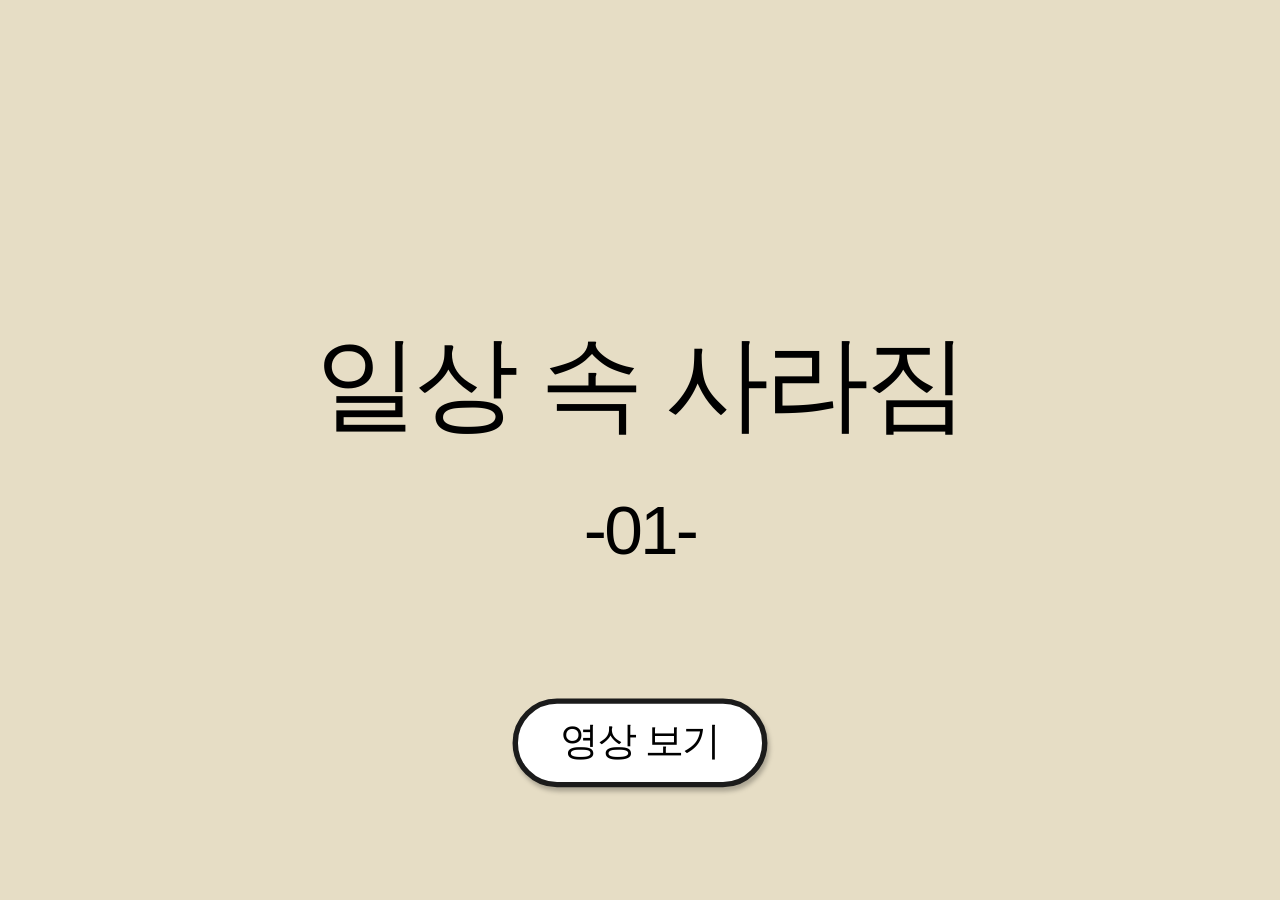
==== index.html @ 76e655df "소리소문 생존 아이패드 PWA 초기 구성 - IDLE / TITLE / VIDEO 3단 플로우 (A·B·C 3종) - Figma 1180x820 프레임 좌표 그대로 구현 - 서비스" ====
<!DOCTYPE html>
<html lang="ko">
<head>
<meta charset="utf-8">
<title>소리소문 생존</title>
<meta name="viewport" content="width=device-width, initial-scale=1, maximum-scale=1, minimum-scale=1, user-scalable=no, viewport-fit=cover">
<meta name="theme-color" content="#E6DDC5">
<meta name="mobile-web-app-capable" content="yes">
<meta name="apple-mobile-web-app-capable" content="yes">
<meta name="apple-mobile-web-app-status-bar-style" content="black-translucent">
<meta name="apple-mobile-web-app-title" content="소리소문 생존">
<link rel="manifest" href="manifest.webmanifest">
<link rel="apple-touch-icon" href="assets/icons/icon-192.png">
<link rel="stylesheet" href="app.css">
</head>
<body>

<!-- ───────── IDLE : 기본 모드(화면보호기) ───────── -->
<section id="screen-idle" class="screen screen--idle is-active">
  <div class="frame">
    <h1 id="idle-heading" class="idle__heading">일상 속 사라짐</h1>
    <p  id="idle-number"  class="idle__number">-01-</p>
    <button id="btn-play" class="pill" type="button">
      <span id="btn-play-label">영상 보기</span>
    </button>
  </div>
</section>

<!-- ───────── TITLE : 소제목 페이드 인 ───────── -->
<section id="screen-title" class="screen screen--title">
  <div class="frame">
    <h2 id="title-text" class="title__text"></h2>
  </div>
</section>

<!-- ───────── VIDEO : 영상 + 사운드 ───────── -->
<section id="screen-video" class="screen screen--video">
  <video id="video" class="video"
         playsinline webkit-playsinline
         preload="auto" disablepictureinpicture
         controlslist="nodownload noplaybackrate noremoteplayback"></video>

  <!-- 영상 종료 후 오버레이 -->
  <div id="end-overlay" class="end">
    <button id="btn-restart" class="pill pill--dark" type="button">
      <span id="btn-restart-label">처음으로</span>
    </button>
  </div>

  <!-- 영상 파일이 아직 없을 때만 표시 -->
  <div id="video-missing" class="missing" hidden>
    <p class="missing__title">영상 파일이 없습니다</p>
    <p class="missing__path"></p>
    <p class="missing__hint">assets/video/ 폴더에 A.mp4 / B.mp4 / C.mp4 를 넣어 주세요.</p>
  </div>
</section>

<!-- 관리자용: 왼쪽 위 모서리를 5번 빠르게 탭하면 열립니다. -->
<button id="admin-hotspot" class="hotspot" type="button" aria-label="관리자"></button>
<div id="admin-panel" class="admin" hidden>
  <p class="admin__title">이 아이패드의 종류</p>
  <div class="admin__row">
    <button class="admin__btn" data-type="A">A · 01</button>
    <button class="admin__btn" data-type="B">B · 02</button>
    <button class="admin__btn" data-type="C">C · 03</button>
  </div>
  <p id="admin-info" class="admin__info"></p>
  <button id="admin-close" class="admin__close" type="button">닫기</button>
</div>

<script src="config.js"></script>
<script src="app.js"></script>
</body>
</html>
---- app.css ----
/* =============================================================
   소리소문 생존 - 스타일
   디자인 기준 프레임: 1180 x 820 (아이패드 가로)
   좌표는 Figma 프레임 실측값 그대로 쓰고,
   화면 크기에 맞춰 .frame 전체를 --s 배율로 확대/축소합니다.
   ============================================================= */

/* ---------- 폰트 : 가비아 고스란체 ----------
   assets/fonts/ 에 폰트 파일을 넣으면 적용됩니다.
   파일이 없으면 fallback(애플 산돌고딕)으로 자동 대체됩니다. */
@font-face {
  font-family: 'Gabia Gosran';
  src: url('assets/fonts/GabiaGosran.woff2') format('woff2'),
       url('assets/fonts/GabiaGosran.woff')  format('woff'),
       url('assets/fonts/GabiaGosran.ttf')   format('truetype');
  font-weight: 400;
  font-style: normal;
  font-display: swap;
}

:root {
  --c-idle-bg:  #E6DDC5;   /* IDLE 배경 (베이지) */
  --c-ink:      #000000;   /* IDLE 글자 */
  --c-title-bg: #000000;   /* TITLE 배경 */
  --c-video-bg: #231F20;   /* VIDEO 배경 */
  --c-stroke:   #1B1B1B;   /* 버튼 테두리 */

  --font: 'Gabia Gosran', 'Apple SD Gothic Neo', 'Pretendard',
          -apple-system, BlinkMacSystemFont, sans-serif;

  --s: 1;                  /* 화면 맞춤 배율 (app.js가 계산) */
  --title-fade: 1200ms;    /* 타이틀 페이드 인 시간 (config.js가 덮어씀) */
}

/* ---------- 리셋 & 전시용 조작 잠금 ---------- */
* { margin: 0; padding: 0; box-sizing: border-box; }

html, body {
  width: 100%;
  height: 100%;
  overflow: hidden;
  background: #000;
  font-family: var(--font);
  font-weight: 400;
  -webkit-user-select: none;
  user-select: none;
  -webkit-touch-callout: none;
  -webkit-tap-highlight-color: transparent;
  touch-action: manipulation;
  overscroll-behavior: none;
}
body { position: fixed; inset: 0; }

/* ---------- 화면 전환 ---------- */
.screen {
  position: fixed;
  inset: 0;
  display: flex;
  align-items: center;
  justify-content: center;
  opacity: 0;
  visibility: hidden;
  transition: opacity 600ms ease, visibility 0s linear 600ms;
}
.screen.is-active {
  opacity: 1;
  visibility: visible;
  transition: opacity 600ms ease, visibility 0s;
}

.screen--idle  { background: var(--c-idle-bg);  z-index: 1; }
.screen--title { background: var(--c-title-bg); z-index: 2; }
.screen--video { background: var(--c-video-bg); z-index: 3; }

/* ---------- 1180 x 820 좌표 무대 ---------- */
.frame {
  position: relative;
  flex: none;
  width: 1180px;
  height: 820px;
  transform: scale(var(--s));
  transform-origin: center center;
}

/* =============================================================
   IDLE
   ============================================================= */

/* 큰 제목 "일상 속 사라짐" : 96px / 세로 중심 y = 347.5 */
.idle__heading {
  position: absolute;
  left: 0;
  right: 0;
  top: 347.5px;
  transform: translateY(-50%);
  font-size: 96px;
  line-height: 1.2;
  letter-spacing: -0.04em;
  color: var(--c-ink);
  text-align: center;
  font-weight: 400;
}

/* 회차 "-01-" : 64px / 세로 중심 y = 483.5 */
.idle__number {
  position: absolute;
  left: 0;
  right: 0;
  top: 483.5px;
  transform: translateY(-50%);
  font-size: 64px;
  line-height: 1.2;
  letter-spacing: -0.04em;
  color: var(--c-ink);
  text-align: center;
}

/* '영상 보기' 버튼 : 235 x 82 / 중심 (590, 680) */
.pill {
  display: flex;
  align-items: center;
  justify-content: center;
  width: 235px;
  height: 82px;
  border: 5px solid var(--c-stroke);
  border-radius: 41px;
  background: #FFFFFF;
  color: #000000;
  font-family: var(--font);
  font-size: 36px;
  letter-spacing: -0.04em;
  line-height: 1;
  padding-bottom: 4px;               /* 한글 시각 중심 보정 */
  cursor: pointer;
  appearance: none;
  -webkit-appearance: none;
}
.screen--idle .pill {
  position: absolute;
  left: 50%;
  top: 680px;
  transform: translate(-50%, -50%);
  filter: drop-shadow(2px 4px 2px rgba(0, 0, 0, 0.25));
  transition: transform 120ms ease;
}
.screen--idle .pill:active { transform: translate(-50%, -50%) scale(0.95); }

/* =============================================================
   TITLE
   ============================================================= */
.title__text {
  position: absolute;
  left: 0;
  right: 0;
  top: 410px;                        /* 프레임 세로 중앙 */
  transform: translateY(-50%);
  font-size: 64px;
  line-height: 1.4;
  color: #FFFFFF;
  text-align: center;
  font-weight: 400;
  opacity: 0;
}
.title__text.is-in {
  opacity: 1;
  transition: opacity var(--title-fade) ease-in;
}

/* =============================================================
   VIDEO
   ============================================================= */
.video {
  position: absolute;
  inset: 0;
  width: 100%;
  height: 100%;
  object-fit: cover;                 /* 화면을 꽉 채움(가장자리 살짝 잘림) */
  background: var(--c-video-bg);
}

.end {
  position: absolute;
  inset: 0;
  display: flex;
  align-items: center;
  justify-content: center;
  background: rgba(0, 0, 0, 0.55);
  opacity: 0;
  visibility: hidden;
  transition: opacity 400ms ease, visibility 0s linear 400ms;
}
.end.is-active {
  opacity: 1;
  visibility: visible;
  transition: opacity 400ms ease, visibility 0s;
}
.end .pill {
  transform: scale(var(--s));
  transition: transform 120ms ease;
}
.end .pill:active { transform: scale(calc(var(--s) * 0.95)); }

.pill--dark {
  background: #FFFFFF;
  border-color: #FFFFFF;
}

/* 영상 없음 안내 */
.missing {
  position: absolute;
  inset: 0;
  display: flex;
  flex-direction: column;
  align-items: center;
  justify-content: center;
  gap: 14px;
  color: rgba(255, 255, 255, 0.85);
  text-align: center;
  padding: 40px;
}
.missing[hidden] { display: none; }
.missing__title { font-size: 34px; }
.missing__path  { font-size: 22px; opacity: 0.55; }
.missing__hint  { font-size: 20px; opacity: 0.45; }

/* =============================================================
   관리자 패널 (왼쪽 위 모서리 5회 탭)
   ============================================================= */
.hotspot {
  position: fixed;
  left: 0;
  top: 0;
  width: 90px;
  height: 90px;
  background: transparent;
  border: 0;
  z-index: 90;
}

.admin {
  position: fixed;
  inset: 0;
  z-index: 100;
  display: flex;
  flex-direction: column;
  align-items: center;
  justify-content: center;
  gap: 22px;
  background: rgba(0, 0, 0, 0.9);
  color: #fff;
}
.admin[hidden] { display: none; }
.admin__title { font-size: 30px; }
.admin__row { display: flex; gap: 16px; }
.admin__btn {
  font-family: var(--font);
  font-size: 26px;
  padding: 18px 30px;
  border-radius: 14px;
  border: 2px solid rgba(255, 255, 255, 0.5);
  background: transparent;
  color: #fff;
}
.admin__btn.is-on { background: #fff; color: #000; border-color: #fff; }
.admin__info { font-size: 18px; opacity: 0.6; text-align: center; line-height: 1.7; }
.admin__close {
  font-family: var(--font);
  font-size: 22px;
  padding: 14px 34px;
  border-radius: 12px;
  border: 0;
  background: #fff;
  color: #000;
}
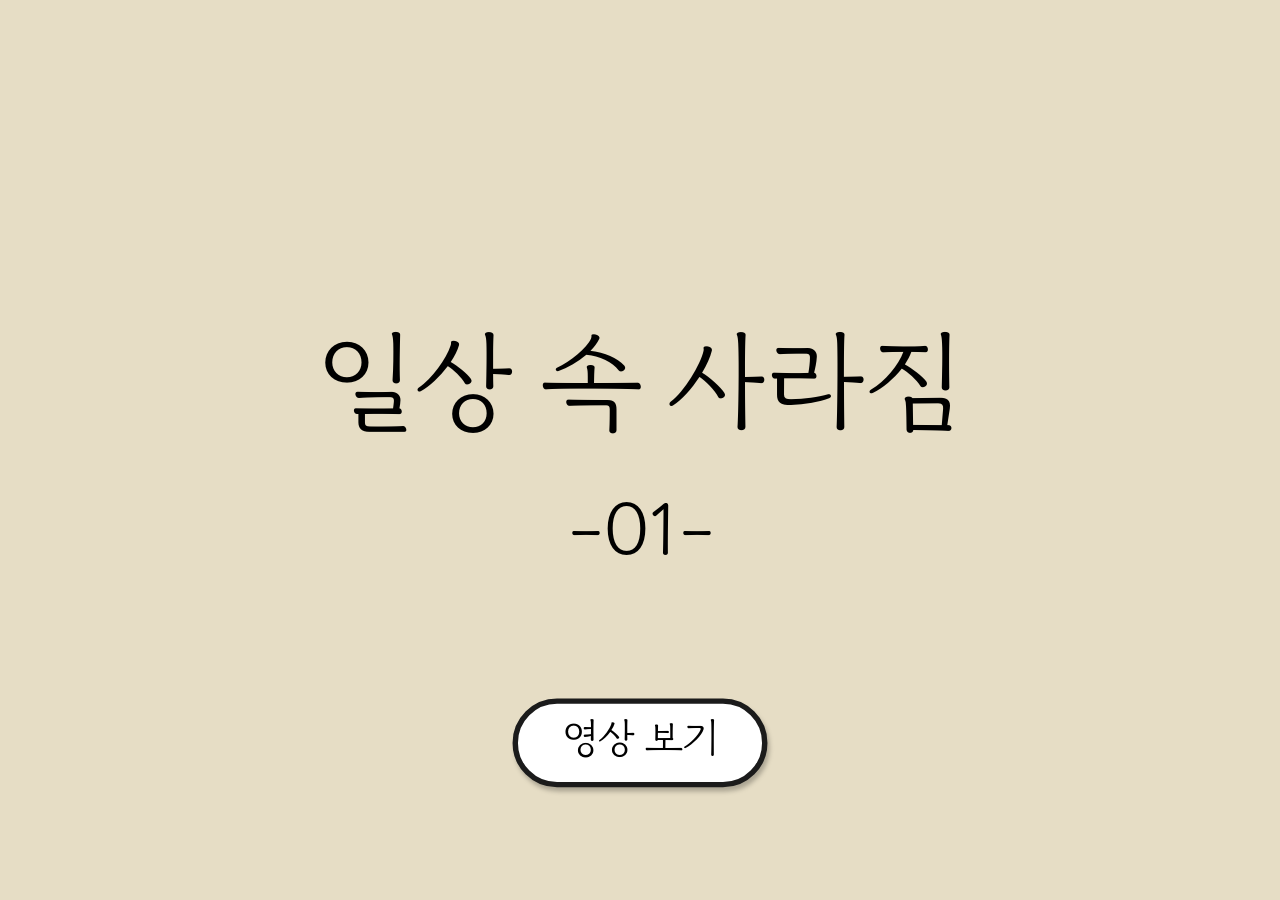
==== commit 4a1bb75a: "가비아 고스란체 woff2 적용 및 Figma 프레임 대조 미세 보정 - assets/fonts/GabiaGosran.woff2 (원본 otf 변환, 한글 전 음절 포함) - fo" ====
--- a/index.html
+++ b/index.html
@@ -11,6 +11,7 @@
 <meta name="apple-mobile-web-app-title" content="소리소문 생존">
 <link rel="manifest" href="manifest.webmanifest">
 <link rel="apple-touch-icon" href="assets/icons/icon-192.png">
+<link rel="preload" href="assets/fonts/GabiaGosran.woff2" as="font" type="font/woff2" crossorigin>
 <link rel="stylesheet" href="app.css">
 </head>
 <body>
--- a/app.css
+++ b/app.css
@@ -15,7 +15,7 @@
        url('assets/fonts/GabiaGosran.ttf')   format('truetype');
   font-weight: 400;
   font-style: normal;
-  font-display: swap;
+  font-display: block;   /* 폰트가 준비된 뒤 글자를 그림 - 전시 중 글꼴이 바뀌어 보이는 현상 방지 */
 }
 
 :root {
@@ -86,12 +86,12 @@
    IDLE
    ============================================================= */
 
-/* 큰 제목 "일상 속 사라짐" : 96px / 세로 중심 y = 347.5 */
+/* 큰 제목 "일상 속 사라짐" : 96px / 세로 중심 y = 352.5 (Figma 프레임 실측 대조 보정) */
 .idle__heading {
   position: absolute;
   left: 0;
   right: 0;
-  top: 347.5px;
+  top: 352.5px;
   transform: translateY(-50%);
   font-size: 96px;
   line-height: 1.2;
@@ -101,12 +101,12 @@
   font-weight: 400;
 }
 
-/* 회차 "-01-" : 64px / 세로 중심 y = 483.5 */
+/* 회차 "-01-" : 64px / 세로 중심 y = 486 (Figma 프레임 실측 대조 보정) */
 .idle__number {
   position: absolute;
   left: 0;
   right: 0;
-  top: 483.5px;
+  top: 486px;
   transform: translateY(-50%);
   font-size: 64px;
   line-height: 1.2;
@@ -155,7 +155,7 @@
   top: 410px;                        /* 프레임 세로 중앙 */
   transform: translateY(-50%);
   font-size: 64px;
-  line-height: 1.4;
+  line-height: 1.2;   /* Figma 프레임 실측 대조 */
   color: #FFFFFF;
   text-align: center;
   font-weight: 400;
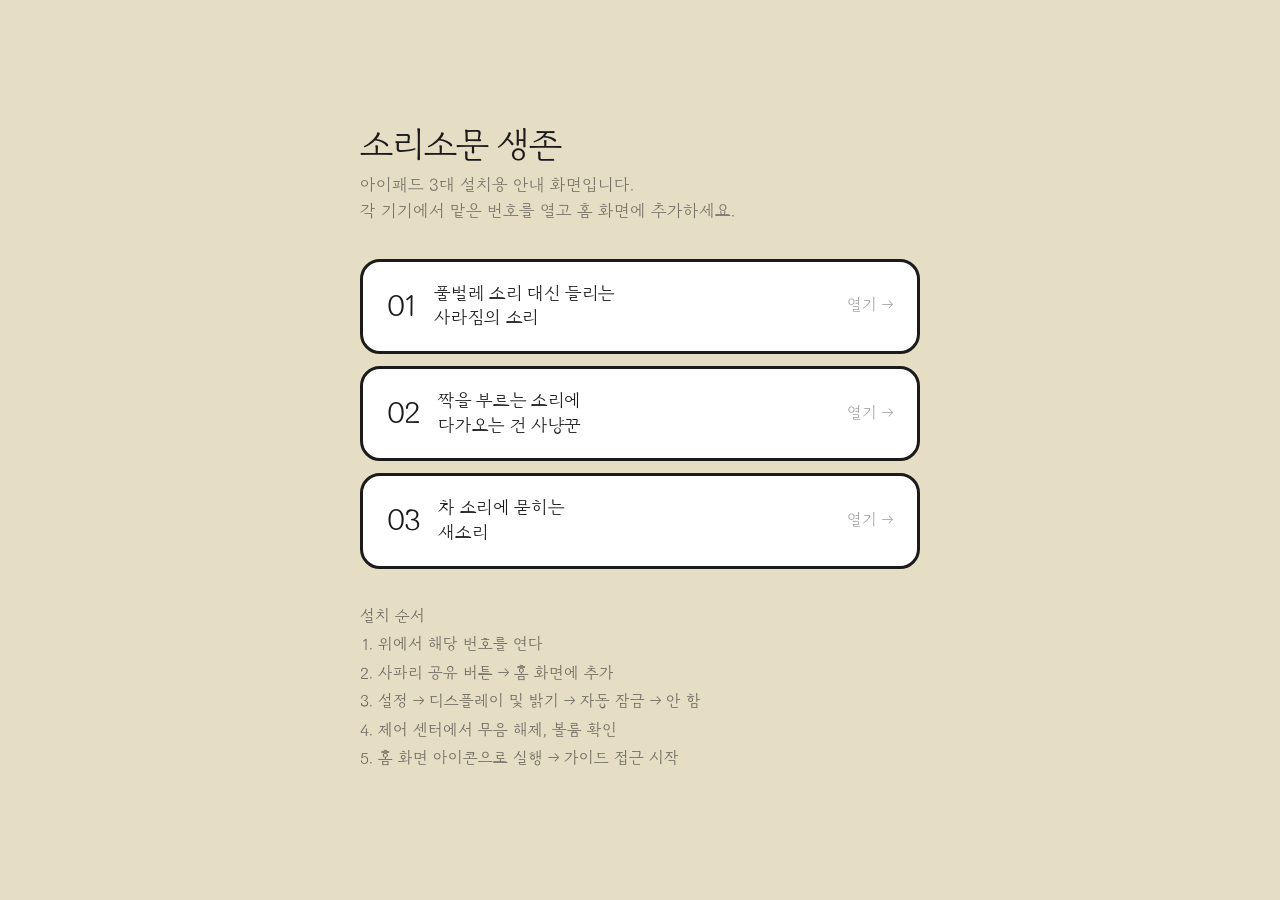
==== commit 6cf30407: "3종 주소 구조로 개편 (a/ b/ c/) - 한 번 배포로 주소 3개: /a/ /b/ /c/ - 아이패드 1대당 1주소 - 주소별 manifest 분리로 홈 화면 아이콘 이름이 " ====
--- a/index.html
+++ b/index.html
@@ -2,74 +2,85 @@
 <html lang="ko">
 <head>
 <meta charset="utf-8">
-<title>소리소문 생존</title>
-<meta name="viewport" content="width=device-width, initial-scale=1, maximum-scale=1, minimum-scale=1, user-scalable=no, viewport-fit=cover">
+<title>소리소문 생존 - 설치 안내</title>
+<meta name="viewport" content="width=device-width, initial-scale=1, viewport-fit=cover">
 <meta name="theme-color" content="#E6DDC5">
-<meta name="mobile-web-app-capable" content="yes">
-<meta name="apple-mobile-web-app-capable" content="yes">
-<meta name="apple-mobile-web-app-status-bar-style" content="black-translucent">
-<meta name="apple-mobile-web-app-title" content="소리소문 생존">
-<link rel="manifest" href="manifest.webmanifest">
+<meta name="robots" content="noindex">
 <link rel="apple-touch-icon" href="assets/icons/icon-192.png">
 <link rel="preload" href="assets/fonts/GabiaGosran.woff2" as="font" type="font/woff2" crossorigin>
 <link rel="stylesheet" href="app.css">
+<style>
+  /* 이 페이지는 설치용 안내 화면입니다. 관람객에게는 보이지 않습니다. */
+  body {
+    position: static;
+    min-height: 100%;
+    background: var(--c-idle-bg);
+    color: #1B1B1B;
+    display: flex;
+    align-items: center;
+    justify-content: center;
+    padding: 48px 24px;
+    overflow: auto;
+    -webkit-user-select: text;
+    user-select: text;
+  }
+  .wrap { width: 100%; max-width: 560px; }
+  .wrap h1 { font-size: 34px; letter-spacing: -0.03em; margin-bottom: 6px; font-weight: 400; }
+  .wrap .sub { font-size: 16px; opacity: 0.55; margin-bottom: 34px; line-height: 1.6; }
+  .list { display: flex; flex-direction: column; gap: 12px; margin-bottom: 34px; }
+  .item {
+    display: flex;
+    align-items: center;
+    gap: 18px;
+    padding: 20px 24px;
+    background: #fff;
+    border: 3px solid var(--c-stroke);
+    border-radius: 20px;
+    color: inherit;
+    text-decoration: none;
+  }
+  .item:active { transform: scale(0.99); }
+  .item .no { font-size: 28px; letter-spacing: -0.03em; flex: none; }
+  .item .txt { font-size: 17px; line-height: 1.45; letter-spacing: -0.02em; }
+  .item .go { margin-left: auto; font-size: 15px; opacity: 0.4; flex: none; }
+  .note { font-size: 15px; line-height: 1.9; opacity: 0.6; }
+  .note b { font-weight: 400; opacity: 1; }
+  .note ol { padding-left: 1.2em; }
+</style>
 </head>
 <body>
+<div class="wrap">
+  <h1>소리소문 생존</h1>
+  <p class="sub">아이패드 3대 설치용 안내 화면입니다.<br>각 기기에서 맡은 번호를 열고 홈 화면에 추가하세요.</p>
 
-<!-- ───────── IDLE : 기본 모드(화면보호기) ───────── -->
-<section id="screen-idle" class="screen screen--idle is-active">
-  <div class="frame">
-    <h1 id="idle-heading" class="idle__heading">일상 속 사라짐</h1>
-    <p  id="idle-number"  class="idle__number">-01-</p>
-    <button id="btn-play" class="pill" type="button">
-      <span id="btn-play-label">영상 보기</span>
-    </button>
-  </div>
-</section>
-
-<!-- ───────── TITLE : 소제목 페이드 인 ───────── -->
-<section id="screen-title" class="screen screen--title">
-  <div class="frame">
-    <h2 id="title-text" class="title__text"></h2>
-  </div>
-</section>
-
-<!-- ───────── VIDEO : 영상 + 사운드 ───────── -->
-<section id="screen-video" class="screen screen--video">
-  <video id="video" class="video"
-         playsinline webkit-playsinline
-         preload="auto" disablepictureinpicture
-         controlslist="nodownload noplaybackrate noremoteplayback"></video>
-
-  <!-- 영상 종료 후 오버레이 -->
-  <div id="end-overlay" class="end">
-    <button id="btn-restart" class="pill pill--dark" type="button">
-      <span id="btn-restart-label">처음으로</span>
-    </button>
+  <div class="list">
+    <a class="item" href="a/">
+      <span class="no">01</span>
+      <span class="txt">풀벌레 소리 대신 들리는<br>사라짐의 소리</span>
+      <span class="go">열기 →</span>
+    </a>
+    <a class="item" href="b/">
+      <span class="no">02</span>
+      <span class="txt">짝을 부르는 소리에<br>다가오는 건 사냥꾼</span>
+      <span class="go">열기 →</span>
+    </a>
+    <a class="item" href="c/">
+      <span class="no">03</span>
+      <span class="txt">차 소리에 묻히는<br>새소리</span>
+      <span class="go">열기 →</span>
+    </a>
   </div>
 
-  <!-- 영상 파일이 아직 없을 때만 표시 -->
-  <div id="video-missing" class="missing" hidden>
-    <p class="missing__title">영상 파일이 없습니다</p>
-    <p class="missing__path"></p>
-    <p class="missing__hint">assets/video/ 폴더에 A.mp4 / B.mp4 / C.mp4 를 넣어 주세요.</p>
+  <div class="note">
+    <b>설치 순서</b>
+    <ol>
+      <li>위에서 해당 번호를 연다</li>
+      <li>사파리 공유 버튼 → 홈 화면에 추가</li>
+      <li>설정 → 디스플레이 및 밝기 → 자동 잠금 → 안 함</li>
+      <li>제어 센터에서 무음 해제, 볼륨 확인</li>
+      <li>홈 화면 아이콘으로 실행 → 가이드 접근 시작</li>
+    </ol>
   </div>
-</section>
-
-<!-- 관리자용: 왼쪽 위 모서리를 5번 빠르게 탭하면 열립니다. -->
-<button id="admin-hotspot" class="hotspot" type="button" aria-label="관리자"></button>
-<div id="admin-panel" class="admin" hidden>
-  <p class="admin__title">이 아이패드의 종류</p>
-  <div class="admin__row">
-    <button class="admin__btn" data-type="A">A · 01</button>
-    <button class="admin__btn" data-type="B">B · 02</button>
-    <button class="admin__btn" data-type="C">C · 03</button>
-  </div>
-  <p id="admin-info" class="admin__info"></p>
-  <button id="admin-close" class="admin__close" type="button">닫기</button>
 </div>
-
-<script src="config.js"></script>
-<script src="app.js"></script>
 </body>
 </html>
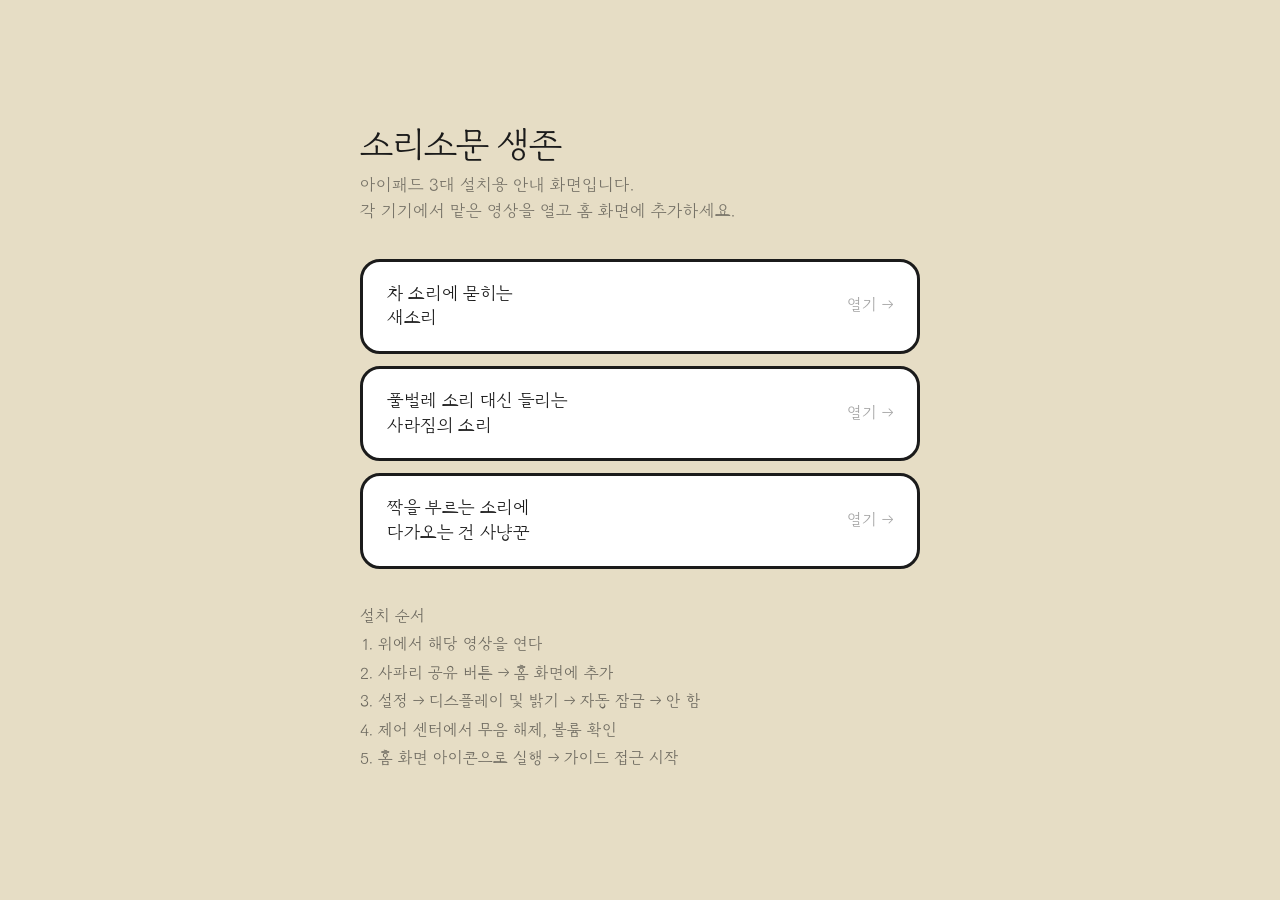
==== commit 1c7cd7f8: "설치 안내 화면의 번호 표기 제거하고 순서 변경 Co-Authored-By: Claude Opus 5 <noreply@anthropic.com>" ====
--- a/index.html
+++ b/index.html
@@ -40,7 +40,6 @@
     text-decoration: none;
   }
   .item:active { transform: scale(0.99); }
-  .item .no { font-size: 28px; letter-spacing: -0.03em; flex: none; }
   .item .txt { font-size: 17px; line-height: 1.45; letter-spacing: -0.02em; }
   .item .go { margin-left: auto; font-size: 15px; opacity: 0.4; flex: none; }
   .note { font-size: 15px; line-height: 1.9; opacity: 0.6; }
@@ -51,22 +50,19 @@
 <body>
 <div class="wrap">
   <h1>소리소문 생존</h1>
-  <p class="sub">아이패드 3대 설치용 안내 화면입니다.<br>각 기기에서 맡은 번호를 열고 홈 화면에 추가하세요.</p>
+  <p class="sub">아이패드 3대 설치용 안내 화면입니다.<br>각 기기에서 맡은 영상을 열고 홈 화면에 추가하세요.</p>
 
   <div class="list">
+    <a class="item" href="c/">
+      <span class="txt">차 소리에 묻히는<br>새소리</span>
+      <span class="go">열기 →</span>
+    </a>
     <a class="item" href="a/">
-      <span class="no">01</span>
       <span class="txt">풀벌레 소리 대신 들리는<br>사라짐의 소리</span>
       <span class="go">열기 →</span>
     </a>
     <a class="item" href="b/">
-      <span class="no">02</span>
       <span class="txt">짝을 부르는 소리에<br>다가오는 건 사냥꾼</span>
-      <span class="go">열기 →</span>
-    </a>
-    <a class="item" href="c/">
-      <span class="no">03</span>
-      <span class="txt">차 소리에 묻히는<br>새소리</span>
       <span class="go">열기 →</span>
     </a>
   </div>
@@ -74,7 +70,7 @@
   <div class="note">
     <b>설치 순서</b>
     <ol>
-      <li>위에서 해당 번호를 연다</li>
+      <li>위에서 해당 영상을 연다</li>
       <li>사파리 공유 버튼 → 홈 화면에 추가</li>
       <li>설정 → 디스플레이 및 밝기 → 자동 잠금 → 안 함</li>
       <li>제어 센터에서 무음 해제, 볼륨 확인</li>
--- a/app.css
+++ b/app.css
@@ -115,6 +115,11 @@
   text-align: center;
 }
 
+/* 회차 표기가 없을 때 : 제목과 버튼을 빈 자리만큼 좁혀서 다시 배치
+   (전체 덩어리의 무게중심은 원래 배치와 같게 유지) */
+.screen--idle.is-no-number .idle__heading { top: 417px; }
+.screen--idle.is-no-number .pill          { top: 657px; }
+
 /* '영상 보기' 버튼 : 235 x 82 / 중심 (590, 680) */
 .pill {
   display: flex;
@@ -130,7 +135,7 @@
   font-size: 36px;
   letter-spacing: -0.04em;
   line-height: 1;
-  padding-bottom: 4px;               /* 한글 시각 중심 보정 */
+  padding-top: 5px;                  /* 글자가 알약 정중앙에 오도록 보정 */
   cursor: pointer;
   appearance: none;
   -webkit-appearance: none;
@@ -144,6 +149,7 @@
   transition: transform 120ms ease;
 }
 .screen--idle .pill:active { transform: translate(-50%, -50%) scale(0.95); }
+.screen--idle .pill.is-loading { opacity: 0.4; }
 
 /* =============================================================
    TITLE
@@ -174,17 +180,27 @@
   inset: 0;
   width: 100%;
   height: 100%;
-  object-fit: cover;                 /* 화면을 꽉 채움(가장자리 살짝 잘림) */
+  object-fit: cover;                 /* 기본 - 화면을 꽉 채움(가장자리 살짝 잘림) */
   background: var(--c-video-bg);
 }
 
+/* config.js 에서 fit: 'contain' 을 지정한 종류 -
+   영상이 잘리지 않게 전체를 보여줍니다. 남는 위아래 여백은 검정입니다. */
+.screen--video-contain { background: #000000; }
+.screen--video-contain .video {
+  object-fit: contain;
+  background: #000000;
+}
+
+/* 영상이 끝난 뒤 화면 (Figma A_END)
+   검은 화면 가운데에 '처음으로' 버튼 하나 */
 .end {
   position: absolute;
   inset: 0;
   display: flex;
   align-items: center;
   justify-content: center;
-  background: rgba(0, 0, 0, 0.55);
+  background: #000000;
   opacity: 0;
   visibility: hidden;
   transition: opacity 400ms ease, visibility 0s linear 400ms;
@@ -200,9 +216,10 @@
 }
 .end .pill:active { transform: scale(calc(var(--s) * 0.95)); }
 
+/* END 화면의 버튼 - IDLE 버튼과 같은 모양 */
 .pill--dark {
   background: #FFFFFF;
-  border-color: #FFFFFF;
+  border-color: var(--c-stroke);
 }
 
 /* 영상 없음 안내 */
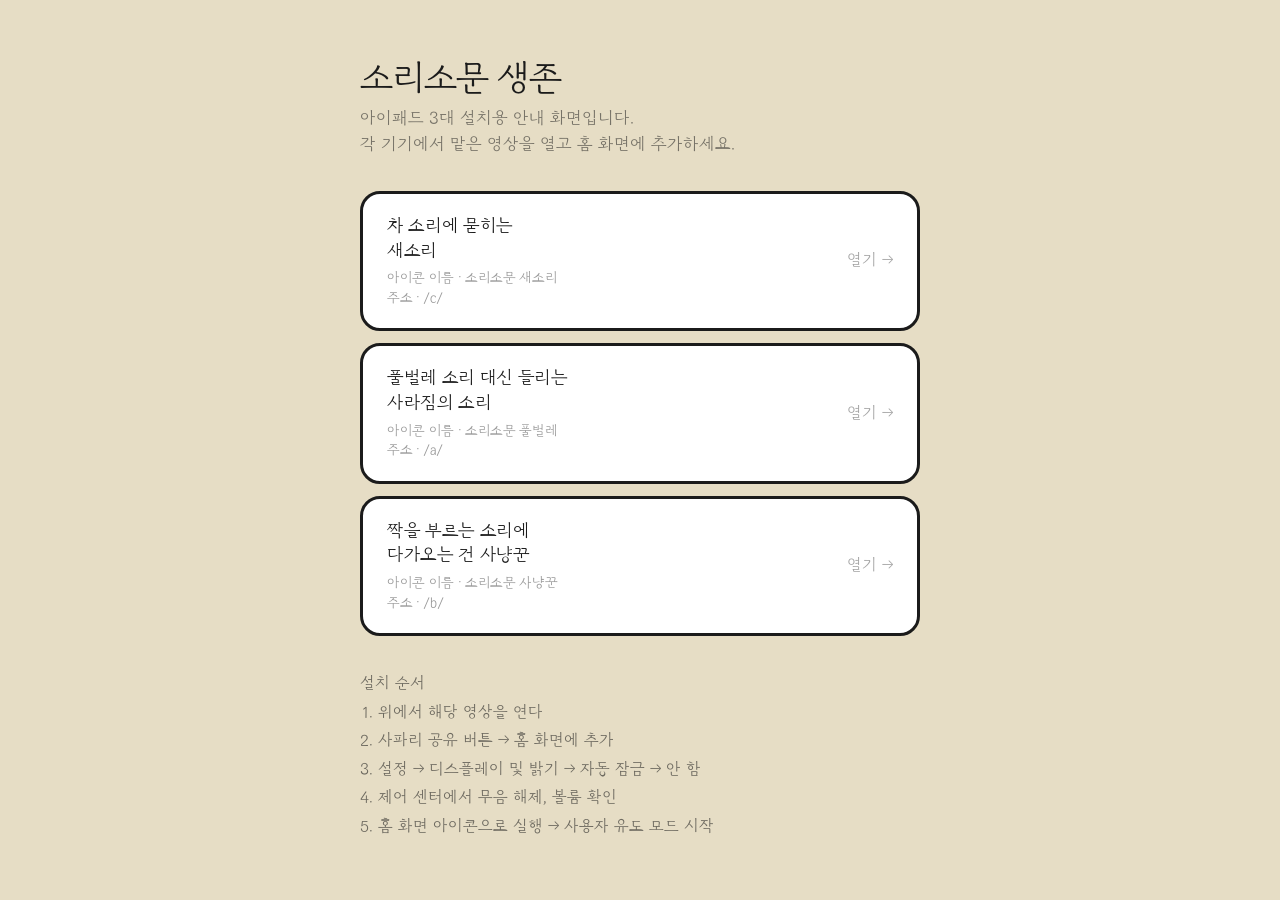
==== commit a0ff6fde: "아이콘 이름을 영상 내용 기준으로 바꾸고 '사용자 유도 모드' 표기로 통일 Co-Authored-By: Claude Opus 5 <noreply@anthropic.com>" ====
--- a/index.html
+++ b/index.html
@@ -41,6 +41,7 @@
   }
   .item:active { transform: scale(0.99); }
   .item .txt { font-size: 17px; line-height: 1.45; letter-spacing: -0.02em; }
+  .item .meta { display: block; margin-top: 6px; font-size: 13px; line-height: 1.5; opacity: 0.45; }
   .item .go { margin-left: auto; font-size: 15px; opacity: 0.4; flex: none; }
   .note { font-size: 15px; line-height: 1.9; opacity: 0.6; }
   .note b { font-weight: 400; opacity: 1; }
@@ -54,15 +55,21 @@
 
   <div class="list">
     <a class="item" href="c/">
-      <span class="txt">차 소리에 묻히는<br>새소리</span>
+      <span class="txt">차 소리에 묻히는<br>새소리
+        <span class="meta">아이콘 이름 · 소리소문 새소리<br>주소 · /c/</span>
+      </span>
       <span class="go">열기 →</span>
     </a>
     <a class="item" href="a/">
-      <span class="txt">풀벌레 소리 대신 들리는<br>사라짐의 소리</span>
+      <span class="txt">풀벌레 소리 대신 들리는<br>사라짐의 소리
+        <span class="meta">아이콘 이름 · 소리소문 풀벌레<br>주소 · /a/</span>
+      </span>
       <span class="go">열기 →</span>
     </a>
     <a class="item" href="b/">
-      <span class="txt">짝을 부르는 소리에<br>다가오는 건 사냥꾼</span>
+      <span class="txt">짝을 부르는 소리에<br>다가오는 건 사냥꾼
+        <span class="meta">아이콘 이름 · 소리소문 사냥꾼<br>주소 · /b/</span>
+      </span>
       <span class="go">열기 →</span>
     </a>
   </div>
@@ -74,7 +81,7 @@
       <li>사파리 공유 버튼 → 홈 화면에 추가</li>
       <li>설정 → 디스플레이 및 밝기 → 자동 잠금 → 안 함</li>
       <li>제어 센터에서 무음 해제, 볼륨 확인</li>
-      <li>홈 화면 아이콘으로 실행 → 가이드 접근 시작</li>
+      <li>홈 화면 아이콘으로 실행 → 사용자 유도 모드 시작</li>
     </ol>
   </div>
 </div>
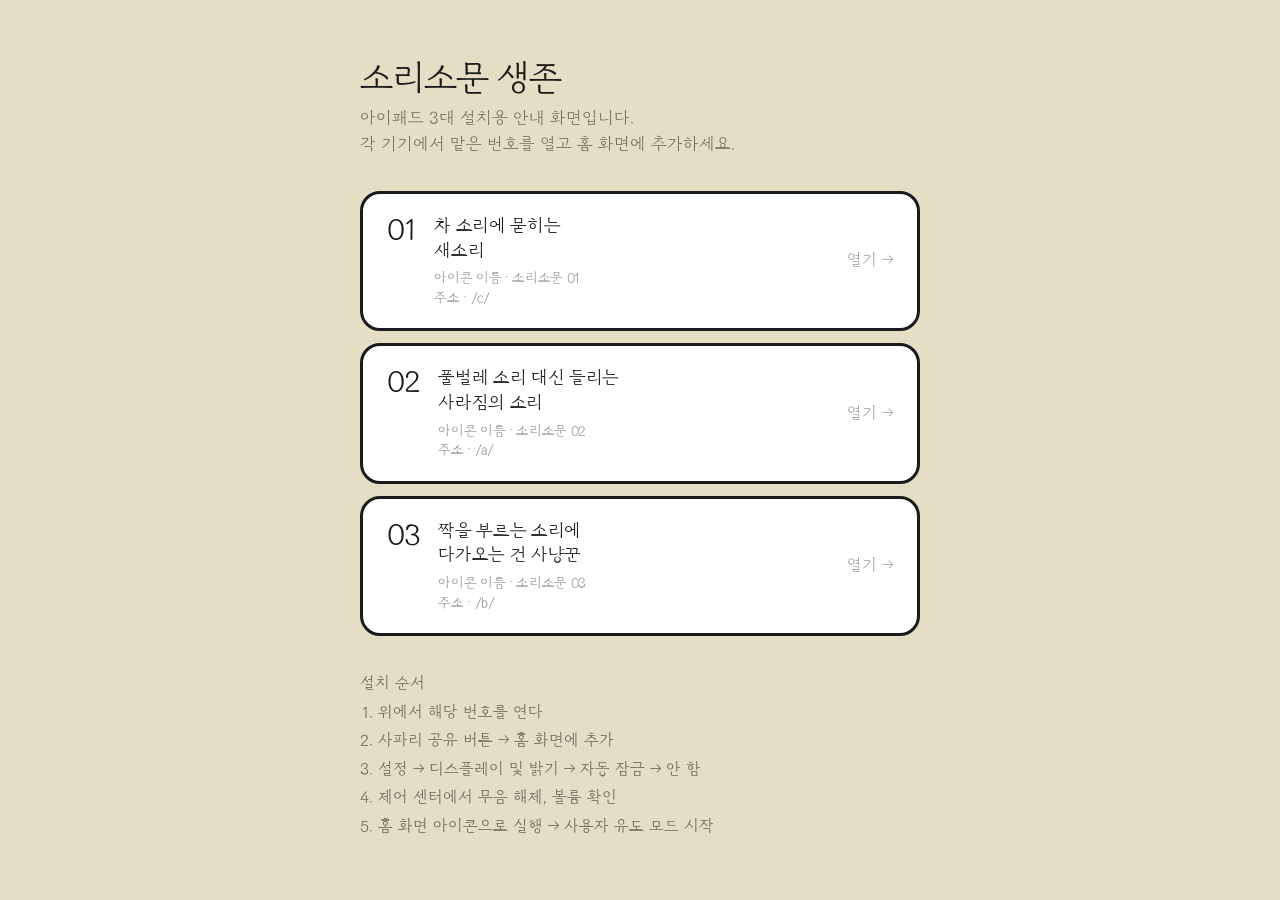
==== commit c5b4bf9c: "회차 표기 복원 (차=01, 공원=02, 고라니=03) 및 홈 화면 아이콘 이름 반영 Co-Authored-By: Claude Opus 5 <noreply@anthropic.com" ====
--- a/index.html
+++ b/index.html
@@ -40,6 +40,7 @@
     text-decoration: none;
   }
   .item:active { transform: scale(0.99); }
+  .item .no { font-size: 28px; letter-spacing: -0.03em; flex: none; align-self: flex-start; }
   .item .txt { font-size: 17px; line-height: 1.45; letter-spacing: -0.02em; }
   .item .meta { display: block; margin-top: 6px; font-size: 13px; line-height: 1.5; opacity: 0.45; }
   .item .go { margin-left: auto; font-size: 15px; opacity: 0.4; flex: none; }
@@ -51,24 +52,27 @@
 <body>
 <div class="wrap">
   <h1>소리소문 생존</h1>
-  <p class="sub">아이패드 3대 설치용 안내 화면입니다.<br>각 기기에서 맡은 영상을 열고 홈 화면에 추가하세요.</p>
+  <p class="sub">아이패드 3대 설치용 안내 화면입니다.<br>각 기기에서 맡은 번호를 열고 홈 화면에 추가하세요.</p>
 
   <div class="list">
     <a class="item" href="c/">
+      <span class="no">01</span>
       <span class="txt">차 소리에 묻히는<br>새소리
-        <span class="meta">아이콘 이름 · 소리소문 새소리<br>주소 · /c/</span>
+        <span class="meta">아이콘 이름 · 소리소문 01<br>주소 · /c/</span>
       </span>
       <span class="go">열기 →</span>
     </a>
     <a class="item" href="a/">
+      <span class="no">02</span>
       <span class="txt">풀벌레 소리 대신 들리는<br>사라짐의 소리
-        <span class="meta">아이콘 이름 · 소리소문 풀벌레<br>주소 · /a/</span>
+        <span class="meta">아이콘 이름 · 소리소문 02<br>주소 · /a/</span>
       </span>
       <span class="go">열기 →</span>
     </a>
     <a class="item" href="b/">
+      <span class="no">03</span>
       <span class="txt">짝을 부르는 소리에<br>다가오는 건 사냥꾼
-        <span class="meta">아이콘 이름 · 소리소문 사냥꾼<br>주소 · /b/</span>
+        <span class="meta">아이콘 이름 · 소리소문 03<br>주소 · /b/</span>
       </span>
       <span class="go">열기 →</span>
     </a>
@@ -77,7 +81,7 @@
   <div class="note">
     <b>설치 순서</b>
     <ol>
-      <li>위에서 해당 영상을 연다</li>
+      <li>위에서 해당 번호를 연다</li>
       <li>사파리 공유 버튼 → 홈 화면에 추가</li>
       <li>설정 → 디스플레이 및 밝기 → 자동 잠금 → 안 함</li>
       <li>제어 센터에서 무음 해제, 볼륨 확인</li>
--- a/app.css
+++ b/app.css
@@ -117,8 +117,8 @@
 
 /* 회차 표기가 없을 때 : 제목과 버튼을 빈 자리만큼 좁혀서 다시 배치
    (전체 덩어리의 무게중심은 원래 배치와 같게 유지) */
-.screen--idle.is-no-number .idle__heading { top: 417px; }
-.screen--idle.is-no-number .pill          { top: 657px; }
+.screen--idle.is-no-number .idle__heading { top: 375px; }
+.screen--idle.is-no-number .pill          { top: 627px; }
 
 /* '영상 보기' 버튼 : 235 x 82 / 중심 (590, 680) */
 .pill {
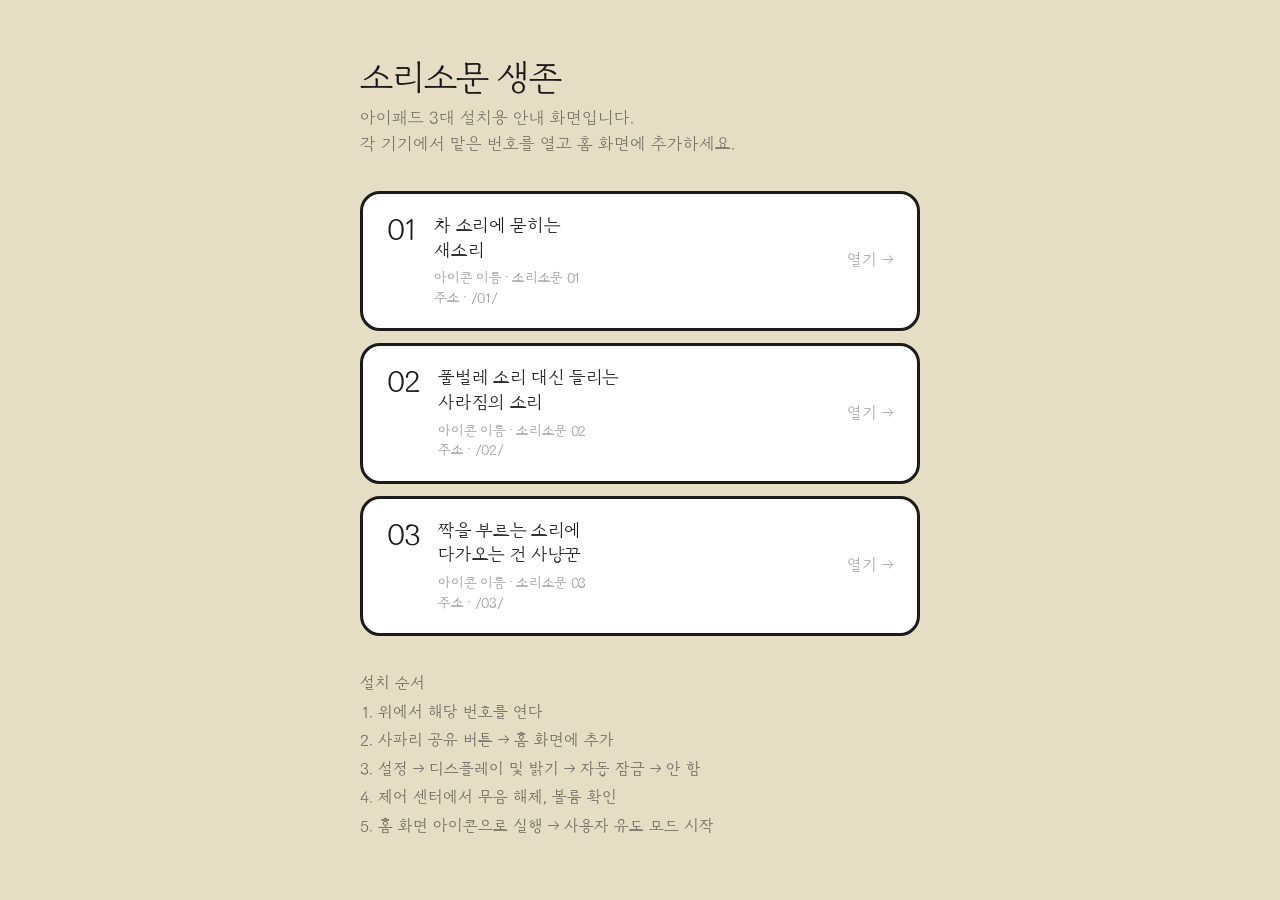
==== commit f5518157: "주소를 회차 번호에 맞춰 01/02/03 으로 변경하고 영상·포스터 파일명도 통일 Co-Authored-By: Claude Opus 5 <noreply@anthropic.com>" ====
--- a/index.html
+++ b/index.html
@@ -55,24 +55,24 @@
   <p class="sub">아이패드 3대 설치용 안내 화면입니다.<br>각 기기에서 맡은 번호를 열고 홈 화면에 추가하세요.</p>
 
   <div class="list">
-    <a class="item" href="c/">
+    <a class="item" href="01/">
       <span class="no">01</span>
       <span class="txt">차 소리에 묻히는<br>새소리
-        <span class="meta">아이콘 이름 · 소리소문 01<br>주소 · /c/</span>
+        <span class="meta">아이콘 이름 · 소리소문 01<br>주소 · /01/</span>
       </span>
       <span class="go">열기 →</span>
     </a>
-    <a class="item" href="a/">
+    <a class="item" href="02/">
       <span class="no">02</span>
       <span class="txt">풀벌레 소리 대신 들리는<br>사라짐의 소리
-        <span class="meta">아이콘 이름 · 소리소문 02<br>주소 · /a/</span>
+        <span class="meta">아이콘 이름 · 소리소문 02<br>주소 · /02/</span>
       </span>
       <span class="go">열기 →</span>
     </a>
-    <a class="item" href="b/">
+    <a class="item" href="03/">
       <span class="no">03</span>
       <span class="txt">짝을 부르는 소리에<br>다가오는 건 사냥꾼
-        <span class="meta">아이콘 이름 · 소리소문 03<br>주소 · /b/</span>
+        <span class="meta">아이콘 이름 · 소리소문 03<br>주소 · /03/</span>
       </span>
       <span class="go">열기 →</span>
     </a>
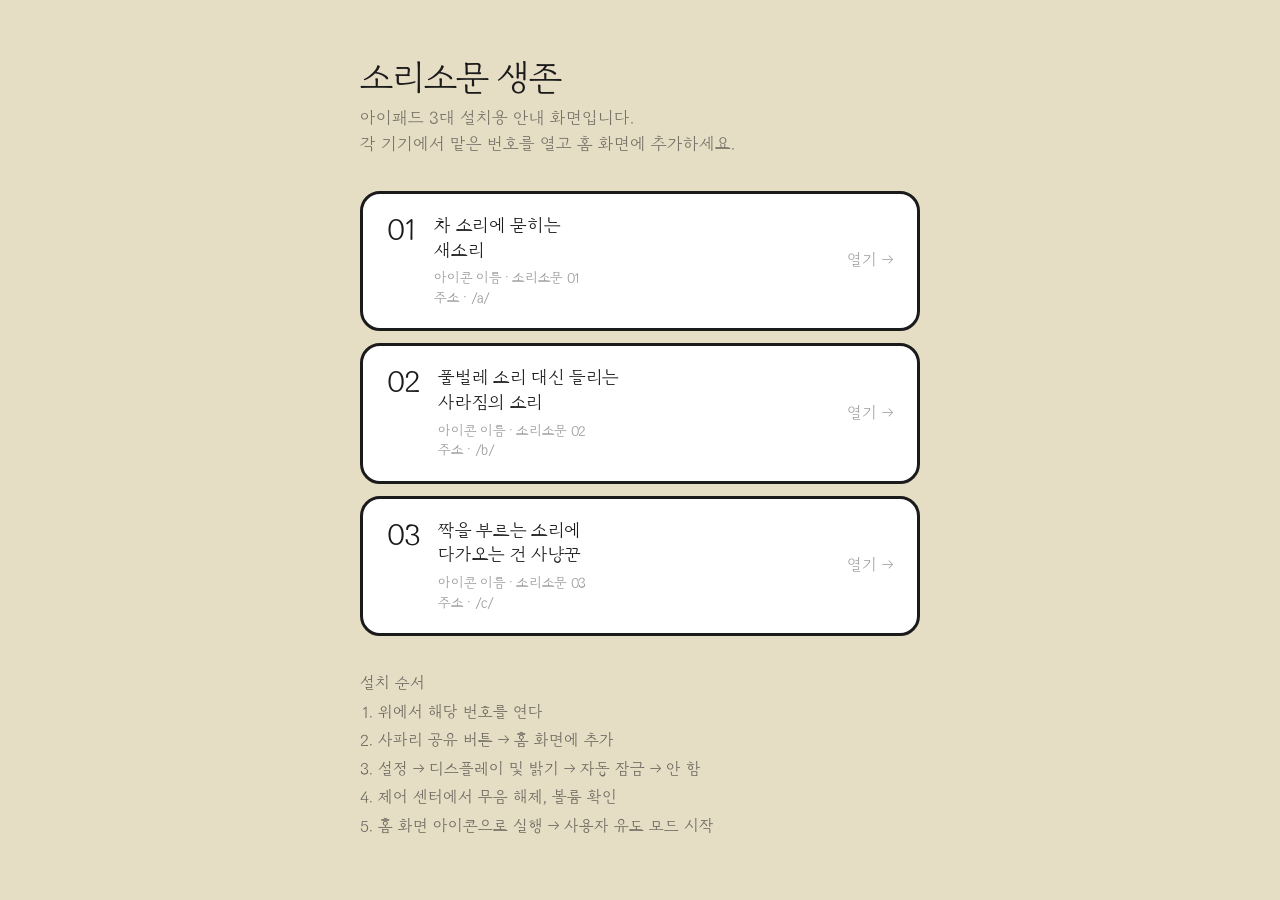
==== commit d2aeaa79: "주소를 다시 a/b/c 로 되돌리고 회차 순서에 맞춰 연결 (a=01, b=02, c=03) Co-Authored-By: Claude Opus 5 <noreply@anthropic" ====
--- a/index.html
+++ b/index.html
@@ -55,24 +55,24 @@
   <p class="sub">아이패드 3대 설치용 안내 화면입니다.<br>각 기기에서 맡은 번호를 열고 홈 화면에 추가하세요.</p>
 
   <div class="list">
-    <a class="item" href="01/">
+    <a class="item" href="a/">
       <span class="no">01</span>
       <span class="txt">차 소리에 묻히는<br>새소리
-        <span class="meta">아이콘 이름 · 소리소문 01<br>주소 · /01/</span>
+        <span class="meta">아이콘 이름 · 소리소문 01<br>주소 · /a/</span>
       </span>
       <span class="go">열기 →</span>
     </a>
-    <a class="item" href="02/">
+    <a class="item" href="b/">
       <span class="no">02</span>
       <span class="txt">풀벌레 소리 대신 들리는<br>사라짐의 소리
-        <span class="meta">아이콘 이름 · 소리소문 02<br>주소 · /02/</span>
+        <span class="meta">아이콘 이름 · 소리소문 02<br>주소 · /b/</span>
       </span>
       <span class="go">열기 →</span>
     </a>
-    <a class="item" href="03/">
+    <a class="item" href="c/">
       <span class="no">03</span>
       <span class="txt">짝을 부르는 소리에<br>다가오는 건 사냥꾼
-        <span class="meta">아이콘 이름 · 소리소문 03<br>주소 · /03/</span>
+        <span class="meta">아이콘 이름 · 소리소문 03<br>주소 · /c/</span>
       </span>
       <span class="go">열기 →</span>
     </a>
